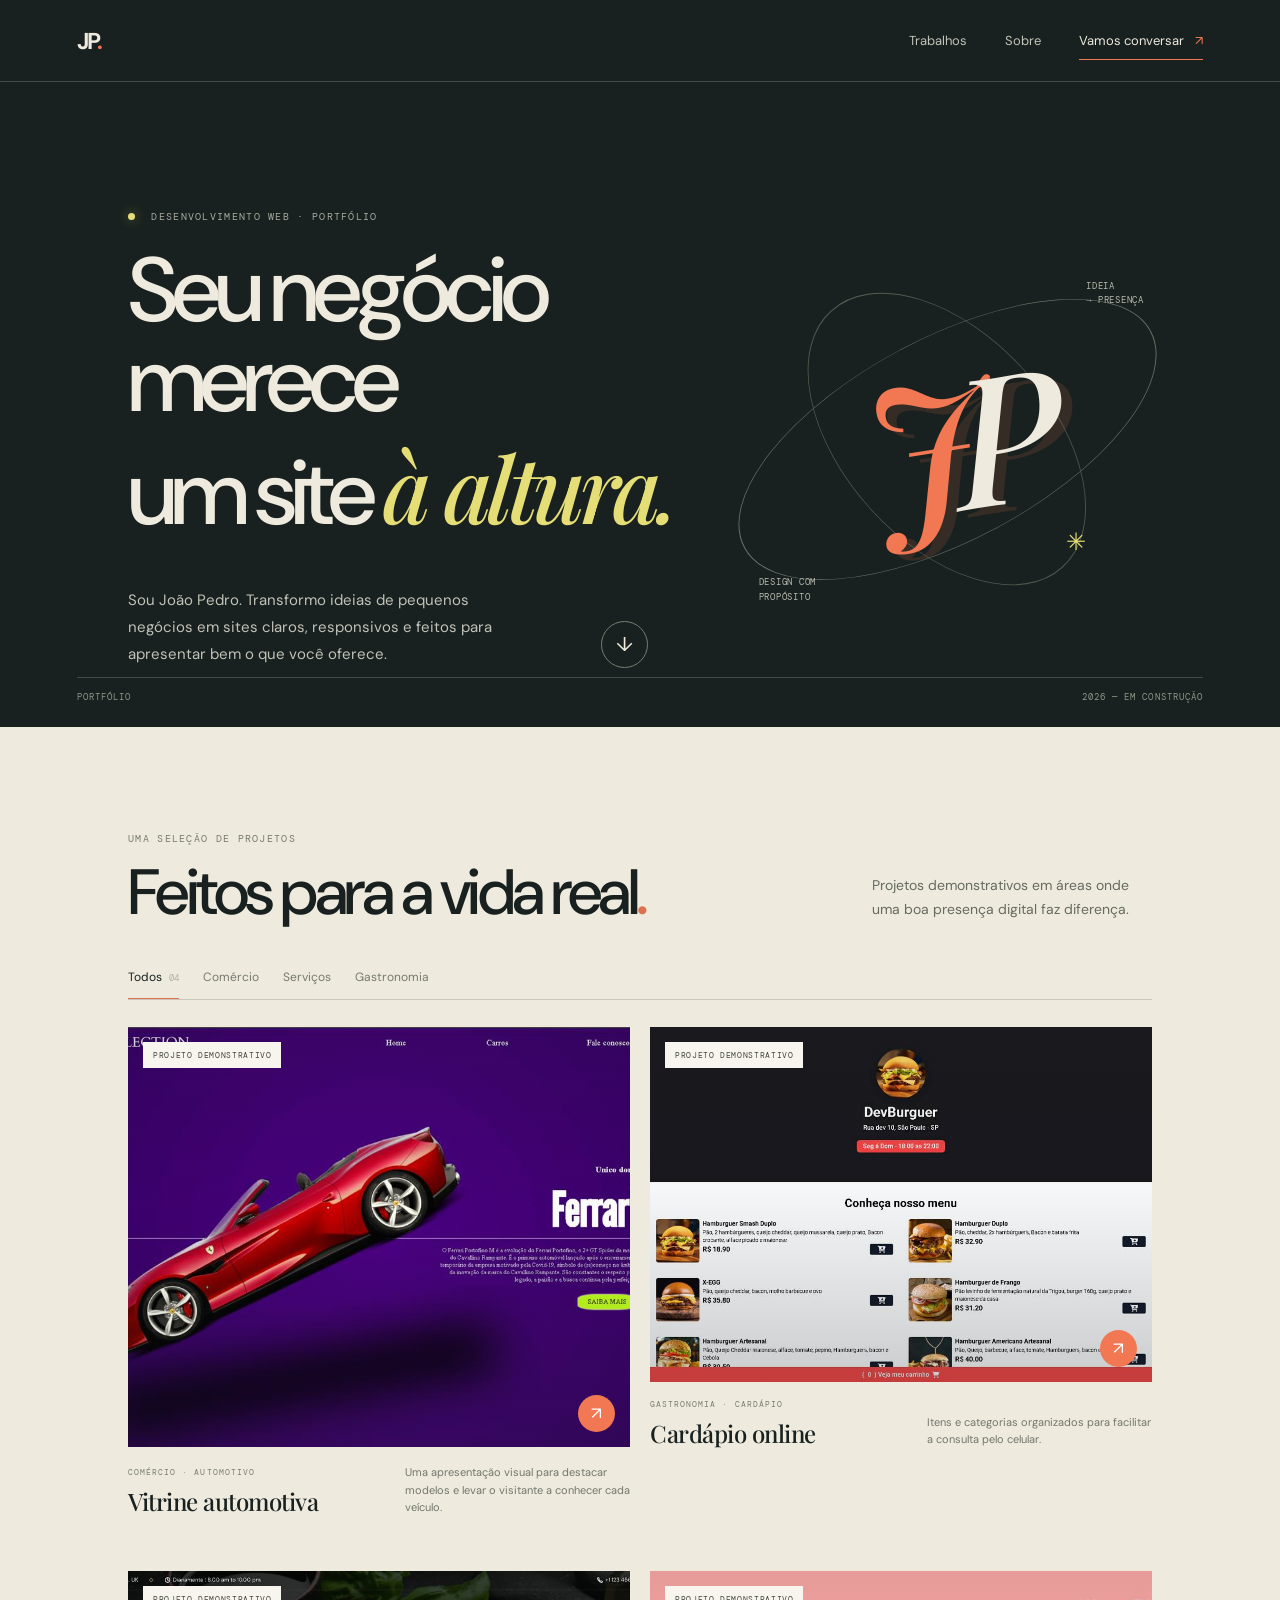
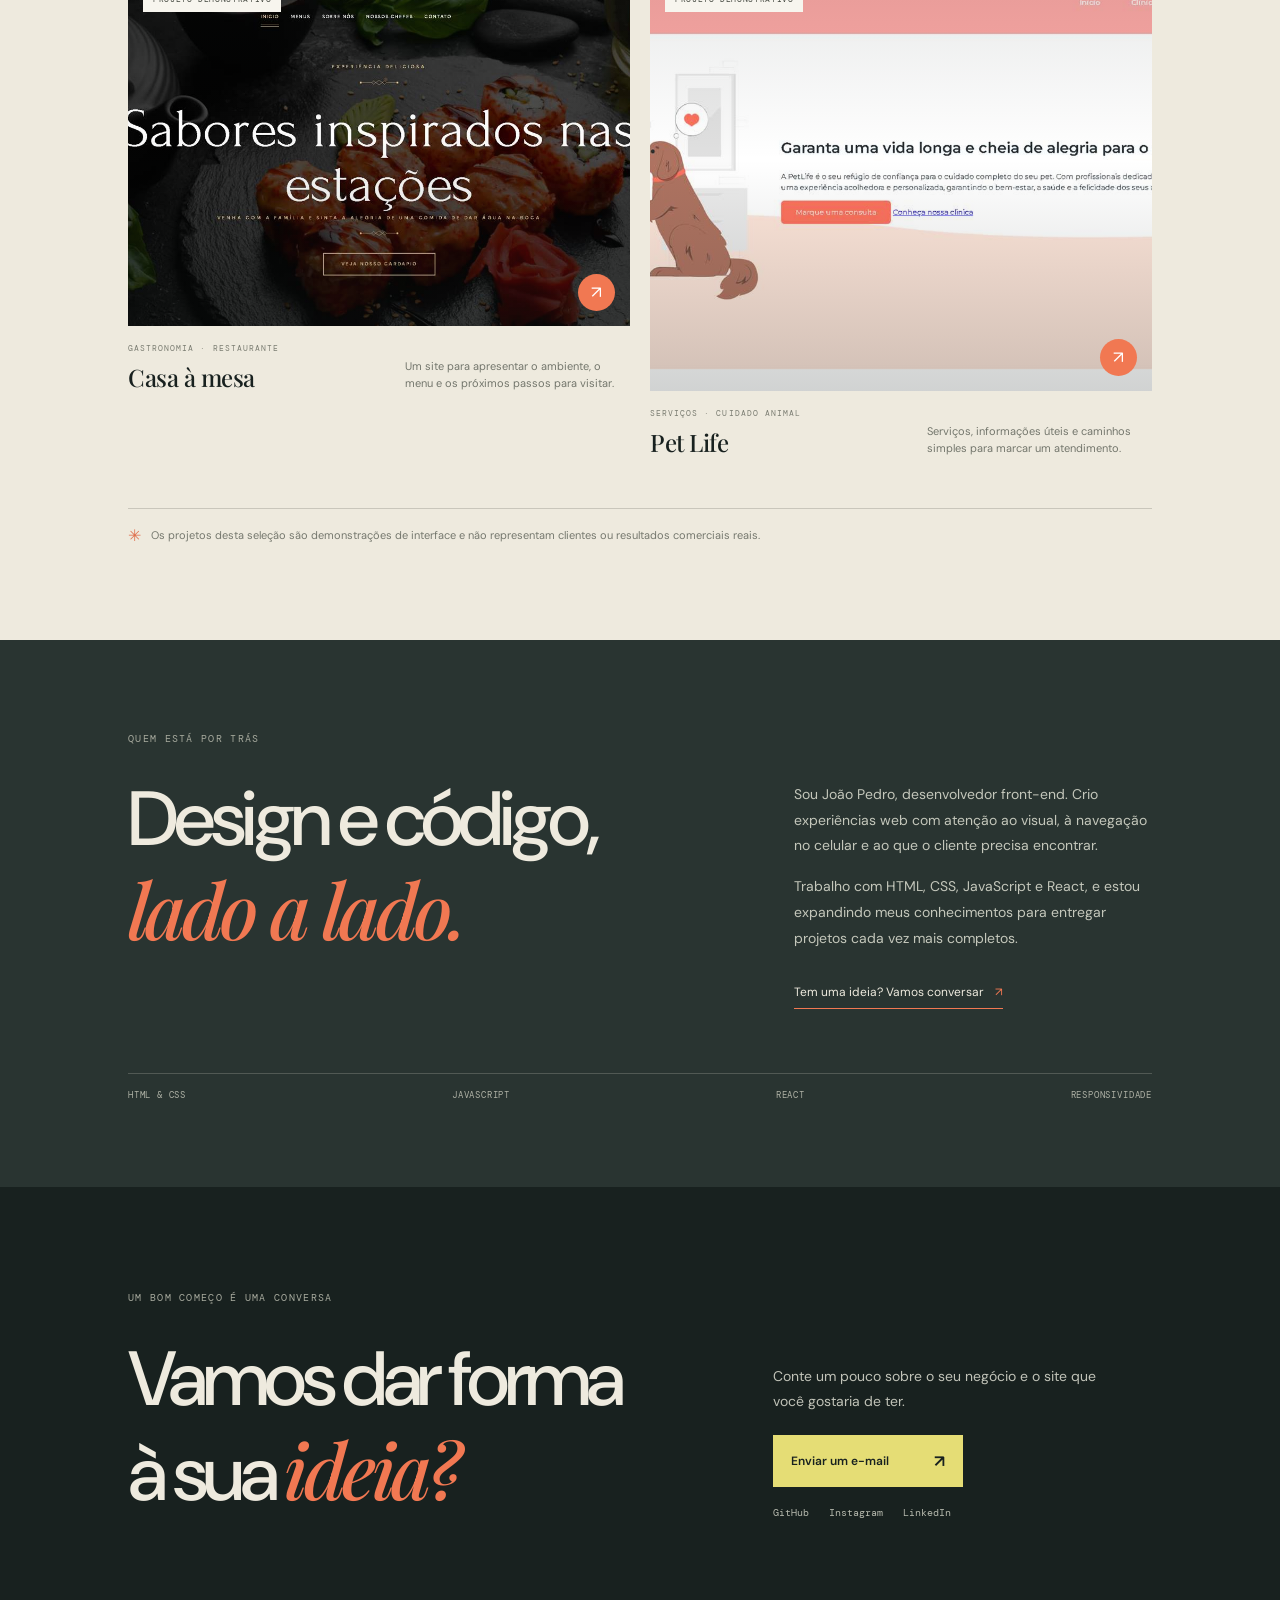
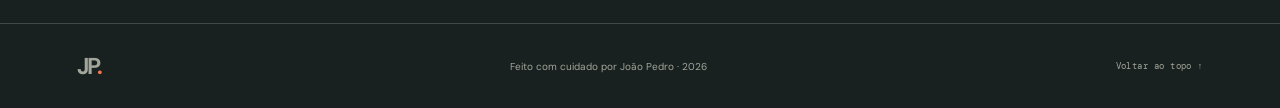
==== index.html @ 47269bfb "Adiciona portfólio web de projetos" ====
<!doctype html>
<html lang="pt-BR">
  <head>
    <meta charset="UTF-8" />
    <meta name="viewport" content="width=device-width, initial-scale=1" />
    <meta name="theme-color" content="#18211f" />
    <meta name="description" content="Portfólio de João Pedro: sites e experiências digitais para pequenos negócios." />
    <title>João Pedro — Sites para negócios com personalidade</title>
    <link rel="preconnect" href="https://fonts.googleapis.com" />
    <link rel="preconnect" href="https://fonts.gstatic.com" crossorigin />
    <link href="https://fonts.googleapis.com/css2?family=DM+Mono:wght@400;500&family=DM+Sans:wght@400;500;600;700&family=Playfair+Display:ital,wght@0,500;0,600;1,500;1,600&display=swap" rel="stylesheet" />
    <link rel="stylesheet" href="styles.css" />
    <script src="script.js" defer></script>
  </head>
  <body>
    <header class="site-header">
      <a class="wordmark" href="#inicio" aria-label="João Pedro, início">JP<span>.</span></a>
      <nav aria-label="Navegação principal">
        <a href="#trabalhos">Trabalhos</a>
        <a href="#sobre">Sobre</a>
        <a class="nav-contact" href="#contato">Vamos conversar <span aria-hidden="true">↗</span></a>
      </nav>
    </header>

    <main>
      <section class="hero" id="inicio">
        <div class="hero-copy">
          <p class="eyebrow"><span class="status-dot"></span> DESENVOLVIMENTO WEB · PORTFÓLIO</p>
          <h1>Seu negócio merece<br />um site <em>à altura.</em></h1>
          <div class="hero-bottom">
            <p>Sou João Pedro. Transformo ideias de pequenos negócios em sites claros, responsivos e feitos para apresentar bem o que você oferece.</p>
            <a class="round-link" href="#trabalhos" aria-label="Conheça os trabalhos">↓</a>
          </div>
        </div>
        <div class="hero-art" aria-label="Composição gráfica abstrata">
          <div class="art-orbit orbit-one"></div><div class="art-orbit orbit-two"></div>
          <div class="art-label label-top">IDEIA<br />→ PRESENÇA</div>
          <div class="art-mark">J<span>P</span></div>
          <div class="art-label label-bottom">DESIGN COM<br />PROPÓSITO</div>
          <span class="art-spark">✳</span>
        </div>
        <div class="hero-index"><span>PORTFÓLIO</span><span>2026 — EM CONSTRUÇÃO</span></div>
      </section>

      <section class="work section-wrap" id="trabalhos">
        <div class="section-heading">
          <div><p class="eyebrow">UMA SELEÇÃO DE PROJETOS</p><h2>Feitos para a vida real<span>.</span></h2></div>
          <p>Projetos demonstrativos em áreas onde uma boa presença digital faz diferença.</p>
        </div>
        <div class="filters" role="group" aria-label="Filtrar projetos">
          <button class="filter active" data-filter="todos" aria-pressed="true">Todos <span>04</span></button>
          <button class="filter" data-filter="comercio" aria-pressed="false">Comércio</button>
          <button class="filter" data-filter="servicos" aria-pressed="false">Serviços</button>
          <button class="filter" data-filter="gastronomia" aria-pressed="false">Gastronomia</button>
        </div>

        <div class="project-grid">
          <article class="project-card project-wide" data-category="comercio">
            <a class="project-image image-cars" href="#contato" aria-label="Conheça o projeto Vitrine automotiva">
              <img src="images/cars.jpg" alt="Prévia do projeto demonstrativo de vitrine automotiva" />
              <span class="image-tag">PROJETO DEMONSTRATIVO</span><span class="image-arrow">↗</span>
            </a>
            <div class="project-meta"><div><p class="eyebrow">COMÉRCIO · AUTOMOTIVO</p><h3>Vitrine automotiva</h3></div><p>Uma apresentação visual para destacar modelos e levar o visitante a conhecer cada veículo.</p></div>
          </article>

          <article class="project-card" data-category="gastronomia">
            <a class="project-image image-menu" href="#contato" aria-label="Conheça o projeto Cardápio online">
              <img src="images/menu.jpg" alt="Prévia do projeto demonstrativo de cardápio online" />
              <span class="image-tag">PROJETO DEMONSTRATIVO</span><span class="image-arrow">↗</span>
            </a>
            <div class="project-meta"><div><p class="eyebrow">GASTRONOMIA · CARDÁPIO</p><h3>Cardápio online</h3></div><p>Itens e categorias organizados para facilitar a consulta pelo celular.</p></div>
          </article>

          <article class="project-card" data-category="gastronomia">
            <a class="project-image image-restaurant" href="#contato" aria-label="Conheça o projeto Site para restaurante">
              <img src="images/restaurant.jpg" alt="Prévia do projeto demonstrativo de site para restaurante" />
              <span class="image-tag">PROJETO DEMONSTRATIVO</span><span class="image-arrow">↗</span>
            </a>
            <div class="project-meta"><div><p class="eyebrow">GASTRONOMIA · RESTAURANTE</p><h3>Casa à mesa</h3></div><p>Um site para apresentar o ambiente, o menu e os próximos passos para visitar.</p></div>
          </article>

          <article class="project-card project-wide" data-category="servicos">
            <a class="project-image image-vet" href="#contato" aria-label="Conheça o projeto Pet Life">
              <img src="images/vet.jpg" alt="Prévia do projeto demonstrativo de clínica veterinária" />
              <span class="image-tag">PROJETO DEMONSTRATIVO</span><span class="image-arrow">↗</span>
            </a>
            <div class="project-meta"><div><p class="eyebrow">SERVIÇOS · CUIDADO ANIMAL</p><h3>Pet Life</h3></div><p>Serviços, informações úteis e caminhos simples para marcar um atendimento.</p></div>
          </article>
        </div>
        <p class="demo-note"><span>✳</span> Os projetos desta seleção são demonstrações de interface e não representam clientes ou resultados comerciais reais.</p>
      </section>

      <section class="about" id="sobre">
        <div class="section-wrap about-inner">
          <p class="eyebrow">QUEM ESTÁ POR TRÁS</p>
          <div class="about-main"><h2>Design e código,<br /><em>lado a lado.</em></h2><div><p>Sou João Pedro, desenvolvedor front-end. Crio experiências web com atenção ao visual, à navegação no celular e ao que o cliente precisa encontrar.</p><p>Trabalho com HTML, CSS, JavaScript e React, e estou expandindo meus conhecimentos para entregar projetos cada vez mais completos.</p><a class="text-link" href="#contato">Tem uma ideia? Vamos conversar <span>↗</span></a></div></div>
          <div class="skill-line"><span>HTML & CSS</span><span>JAVASCRIPT</span><span>REACT</span><span>RESPONSIVIDADE</span></div>
        </div>
      </section>

      <section class="contact section-wrap" id="contato">
        <p class="eyebrow">UM BOM COMEÇO É UMA CONVERSA</p>
        <div class="contact-row"><h2>Vamos dar forma<br />à sua <em>ideia?</em></h2><div><p>Conte um pouco sobre o seu negócio e o site que você gostaria de ter.</p><a class="contact-button" href="mailto:jpeg3827@hotmail.com">Enviar um e-mail <span>↗</span></a><div class="social-links"><a href="https://github.com/JoaoPedroeustaquio" target="_blank" rel="noreferrer">GitHub</a><a href="https://www.instagram.com/jotapedro007/" target="_blank" rel="noreferrer">Instagram</a><a href="https://www.linkedin.com/in/joão-pedro-eustaquio" target="_blank" rel="noreferrer">LinkedIn</a></div></div></div>
      </section>
    </main>

    <footer><a class="wordmark" href="#inicio">JP<span>.</span></a><p>Feito com cuidado por João Pedro · 2026</p><a href="#inicio">Voltar ao topo ↑</a></footer>
  </body>
</html>
---- styles.css ----
:root{--ink:#18211f;--paper:#eeeade;--paper-light:#f7f5ee;--muted:#9a9e91;--line:rgba(238,234,222,.2);--orange:#f17852;--yellow:#e5dd75;--serif:"Playfair Display",Georgia,serif;--sans:"DM Sans",Arial,sans-serif;--mono:"DM Mono",monospace}*{box-sizing:border-box}html{scroll-behavior:smooth}body{margin:0;background:var(--ink);color:var(--paper);font-family:var(--sans);-webkit-font-smoothing:antialiased}a{color:inherit;text-decoration:none}button{font:inherit}.site-header{height:82px;padding:0 6vw;display:flex;align-items:center;justify-content:space-between;border-bottom:1px solid var(--line)}.wordmark{font-size:23px;font-weight:700;letter-spacing:-2px}.wordmark span,.section-heading h2 span{color:var(--orange)}nav{display:flex;align-items:center;gap:38px;font-size:13px;color:#c2c4b8}nav a{transition:color .2s}nav a:hover,.text-link:hover{color:var(--yellow)}nav .nav-contact{color:var(--paper);border-bottom:1px solid var(--orange);padding:10px 0}.nav-contact span{color:var(--orange);margin-left:8px}.hero{min-height:645px;padding:104px 10vw 35px;position:relative;display:grid;grid-template-columns:1.2fr .8fr;align-items:center;overflow:hidden}.hero-copy{position:relative;z-index:2}.eyebrow{font:10px var(--mono);letter-spacing:.13em;color:#a7aa9e;margin:0 0 23px}.status-dot{display:inline-block;width:7px;height:7px;border-radius:50%;background:var(--yellow);margin-right:9px;box-shadow:0 0 12px #e5dd7577}.hero h1{font-size:clamp(55px,7.1vw,104px);line-height:.99;letter-spacing:-.065em;font-weight:500;margin:0;max-width:800px}.hero h1 em,.about h2 em,.contact h2 em{font:italic 500 1em var(--serif);letter-spacing:-.06em;color:var(--yellow)}.hero-bottom{display:flex;align-items:end;justify-content:space-between;gap:25px;max-width:520px;margin-top:40px}.hero-bottom p{font-size:15px;line-height:1.8;color:#c1c2b8;max-width:380px;margin:0}.round-link{width:47px;height:47px;flex:0 0 47px;border:1px solid #777d71;border-radius:50%;display:grid;place-items:center;font-size:20px;transition:background .2s,color .2s}.round-link:hover{background:var(--yellow);color:var(--ink)}.hero-art{height:420px;position:relative;display:grid;place-items:center}.art-orbit{position:absolute;aspect-ratio:1;border:1px solid #697067;border-radius:50%;transform:rotate(-28deg) scaleY(.44)}.orbit-one{width:min(36vw,470px)}.orbit-two{width:min(27vw,355px);transform:rotate(48deg) scaleY(.6);border-color:#535c51}.art-mark{font:italic 500 clamp(95px,14vw,180px)/1 var(--serif);letter-spacing:-.16em;color:var(--orange);transform:rotate(-9deg);text-shadow:10px 7px 0 #f1785222;z-index:1}.art-mark span{color:var(--paper)}.art-label{position:absolute;font:9px/1.6 var(--mono);letter-spacing:.08em;color:#b7b9ae}.label-top{top:50px;right:2%}.label-bottom{bottom:45px;left:4%}.art-spark{position:absolute;right:16%;bottom:22%;font-size:24px;color:var(--yellow)}.hero-index{position:absolute;bottom:24px;left:6vw;right:6vw;display:flex;justify-content:space-between;border-top:1px solid var(--line);padding-top:13px;font:9px var(--mono);letter-spacing:.12em;color:#92968a}.section-wrap{padding-left:10vw;padding-right:10vw}.work{background:var(--paper);color:var(--ink);padding-top:105px;padding-bottom:94px}.section-heading{display:flex;align-items:end;justify-content:space-between;gap:30px}.section-heading .eyebrow{color:#777a6f;margin-bottom:15px}.section-heading h2{font-size:clamp(38px,5vw,65px);line-height:1.03;letter-spacing:-.055em;font-weight:500;margin:0}.section-heading h2 span{color:#df704e}.section-heading>p{max-width:280px;color:#676b61;font-size:14px;line-height:1.7;margin:0 0 4px}.filters{display:flex;gap:24px;margin:43px 0 27px;border-bottom:1px solid #c9c6bb}.filter{background:none;border:0;border-bottom:1px solid transparent;padding:0 0 13px;color:#777a70;font-size:12px;cursor:pointer}.filter span{font:9px var(--mono);color:#b4b1a7;margin-left:4px}.filter.active{border-color:#df704e;color:var(--ink)}.project-grid{display:grid;grid-template-columns:1fr 1fr;gap:54px 20px}.project-card[hidden]{display:none}.project-image{display:block;position:relative;height:clamp(220px,28vw,355px);background:#c5c5b7;overflow:hidden}.project-wide .project-image{height:clamp(250px,34vw,420px)}.project-image:after{content:"";position:absolute;inset:0;background:linear-gradient(180deg,rgba(24,33,31,.10),transparent 45%,rgba(24,33,31,.2));pointer-events:none}.project-image img{width:100%;height:100%;display:block;object-fit:cover;object-position:top center;transition:transform .6s cubic-bezier(.2,.7,.2,1)}.project-image:hover img{transform:scale(1.035)}.image-tag{position:absolute;z-index:1;top:15px;left:15px;background:var(--paper-light);color:#42463e;padding:8px 10px;font:8px var(--mono);letter-spacing:.08em}.image-arrow{position:absolute;z-index:1;right:15px;bottom:15px;width:37px;height:37px;border-radius:50%;background:var(--orange);color:#fff;display:grid;place-items:center;font-size:17px}.project-meta{display:flex;align-items:end;justify-content:space-between;gap:22px;padding-top:17px}.project-meta .eyebrow{font-size:8px;color:#7b7d72;margin:0 0 8px}.project-meta h3{font:500 24px var(--serif);margin:0;letter-spacing:-.02em}.project-meta>p{font-size:11px;line-height:1.6;color:#73766c;max-width:225px;margin:0}.demo-note{display:flex;gap:10px;align-items:center;margin:50px 0 0;border-top:1px solid #c9c6bb;padding-top:16px;color:#75786e;font-size:11px}.demo-note span{color:#df704e;font-size:16px}.about{background:#293431;padding:92px 0 86px}.about-inner>.eyebrow{margin-bottom:37px}.about-main{display:grid;grid-template-columns:1fr .65fr;gap:9vw;align-items:start}.about h2,.contact h2{font-size:clamp(45px,6vw,78px);font-weight:500;letter-spacing:-.06em;line-height:.98;margin:0}.about h2 em{color:var(--orange)}.about-main>div>p{font-size:14px;color:#c4c7bb;line-height:1.85;margin:0 0 15px}.text-link{display:inline-block;margin-top:17px;padding-bottom:8px;border-bottom:1px solid var(--orange);font-size:12px}.text-link span{color:var(--orange);margin-left:8px}.skill-line{display:flex;justify-content:space-between;gap:15px;border-top:1px solid var(--line);margin-top:64px;padding-top:15px;font:9px var(--mono);letter-spacing:.09em;color:#afb2a6}.contact{padding-top:104px;padding-bottom:104px}.contact>.eyebrow{margin-bottom:38px}.contact-row{display:grid;grid-template-columns:1fr .7fr;gap:8vw;align-items:end}.contact h2 em{color:var(--orange)}.contact-row>div>p{font-size:14px;color:#c1c3b8;line-height:1.75;max-width:325px;margin:0 0 22px}.contact-button{display:inline-flex;align-items:center;gap:45px;background:var(--yellow);color:var(--ink);padding:15px 18px;font-size:12px;font-weight:600}.contact-button span{font-size:17px}.contact-row>div>.contact-note{margin:16px 0 0;color:#8d9389;font-size:10px;max-width:360px}footer{min-height:85px;border-top:1px solid var(--line);padding:20px 6vw;display:flex;align-items:center;justify-content:space-between;color:#a3a69b;font-size:10px}footer p{margin:0}footer>a:last-child{font:9px var(--mono);letter-spacing:.05em} :focus-visible{outline:2px solid var(--yellow);outline-offset:4px} @media(max-width:800px){.hero{padding:72px 7vw 60px;grid-template-columns:1fr;min-height:auto}.hero-art{position:absolute;right:-70px;top:85px;width:42vw;height:300px;opacity:.5}.hero-copy{max-width:700px}.hero h1{font-size:clamp(56px,11vw,90px)}.hero-bottom{max-width:470px}.hero-index{left:7vw;right:7vw;bottom:15px}.section-wrap{padding-left:7vw;padding-right:7vw}.work{padding-top:75px;padding-bottom:70px}.project-grid{gap:40px 16px}.project-meta{display:block}.project-meta>p{margin-top:10px}.about{padding:75px 0}.about-main{gap:5vw}.contact{padding-top:78px;padding-bottom:78px}}@media(max-width:560px){.site-header{height:68px;padding:0 6vw}nav{gap:18px;font-size:11px}nav>a:first-child{display:none}.nav-contact{font-size:10px}.hero{padding-top:80px;padding-bottom:83px}.hero h1{font-size:clamp(51px,13vw,72px)}.hero-art{right:-125px;top:96px;width:62vw;height:260px;opacity:.34}.hero-bottom{align-items:center;margin-top:28px}.hero-bottom p{font-size:13px;max-width:310px}.round-link{width:40px;height:40px;flex-basis:40px}.hero-index{font-size:8px}.section-heading{display:block}.section-heading>p{margin-top:16px}.filters{gap:18px;margin-top:30px;overflow-x:auto}.filter{white-space:nowrap}.project-grid{grid-template-columns:1fr;gap:35px}.project-image,.project-wide .project-image{height:clamp(230px,72vw,360px)}.project-meta{display:flex;align-items:end}.project-meta>p{max-width:45%;margin:0}.project-meta h3{font-size:22px}.demo-note{align-items:flex-start;font-size:10px;line-height:1.55}.about-main,.contact-row{grid-template-columns:1fr;gap:30px}.about-main>div{max-width:450px}.skill-line{flex-wrap:wrap;justify-content:flex-start;gap:10px 22px;margin-top:42px}.contact-row>div{max-width:400px}.contact h2{font-size:clamp(50px,12vw,70px)}footer{padding:20px 6vw}footer p{max-width:150px;text-align:center;font-size:9px}}@media(prefers-reduced-motion:reduce){*,*::before,*::after{scroll-behavior:auto!important;transition:none!important}}

.social-links{display:flex;gap:20px;margin-top:19px;color:#b7baae;font:10px var(--mono)}.social-links a:hover{color:var(--yellow)}
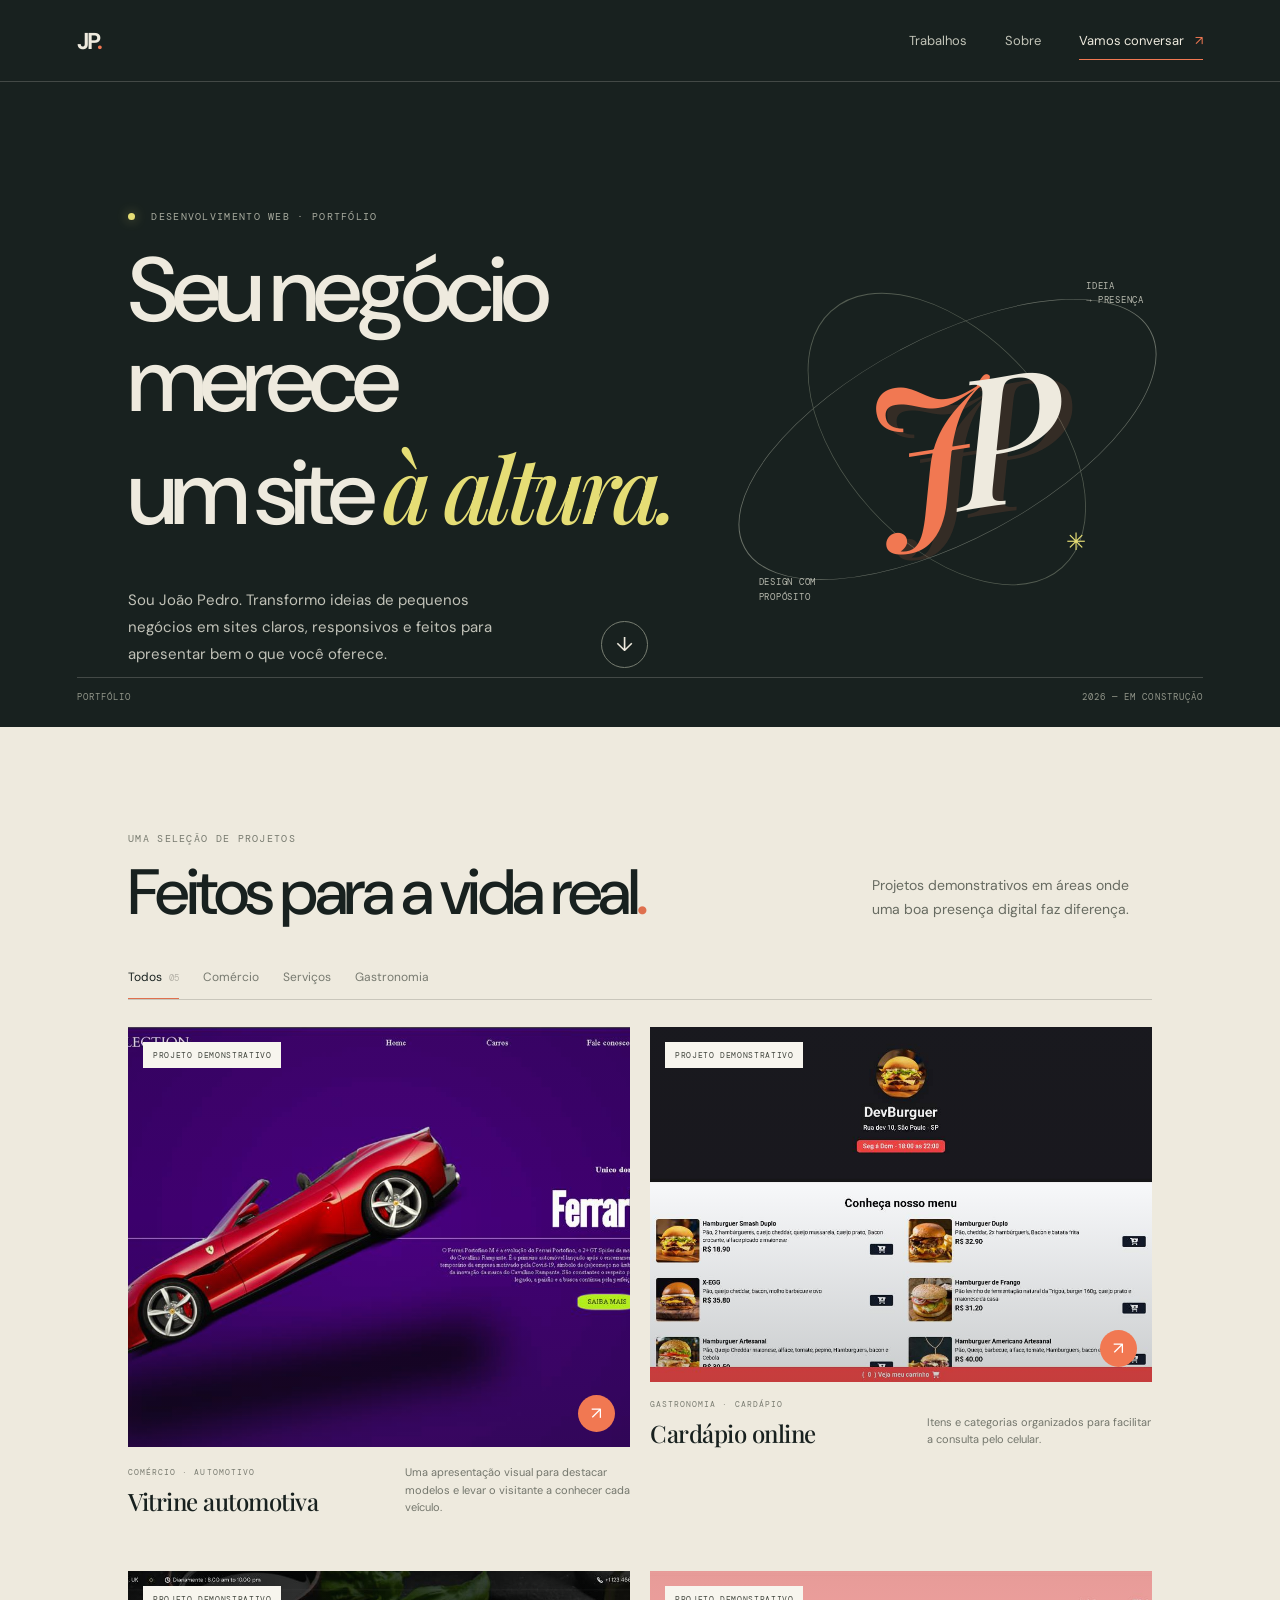
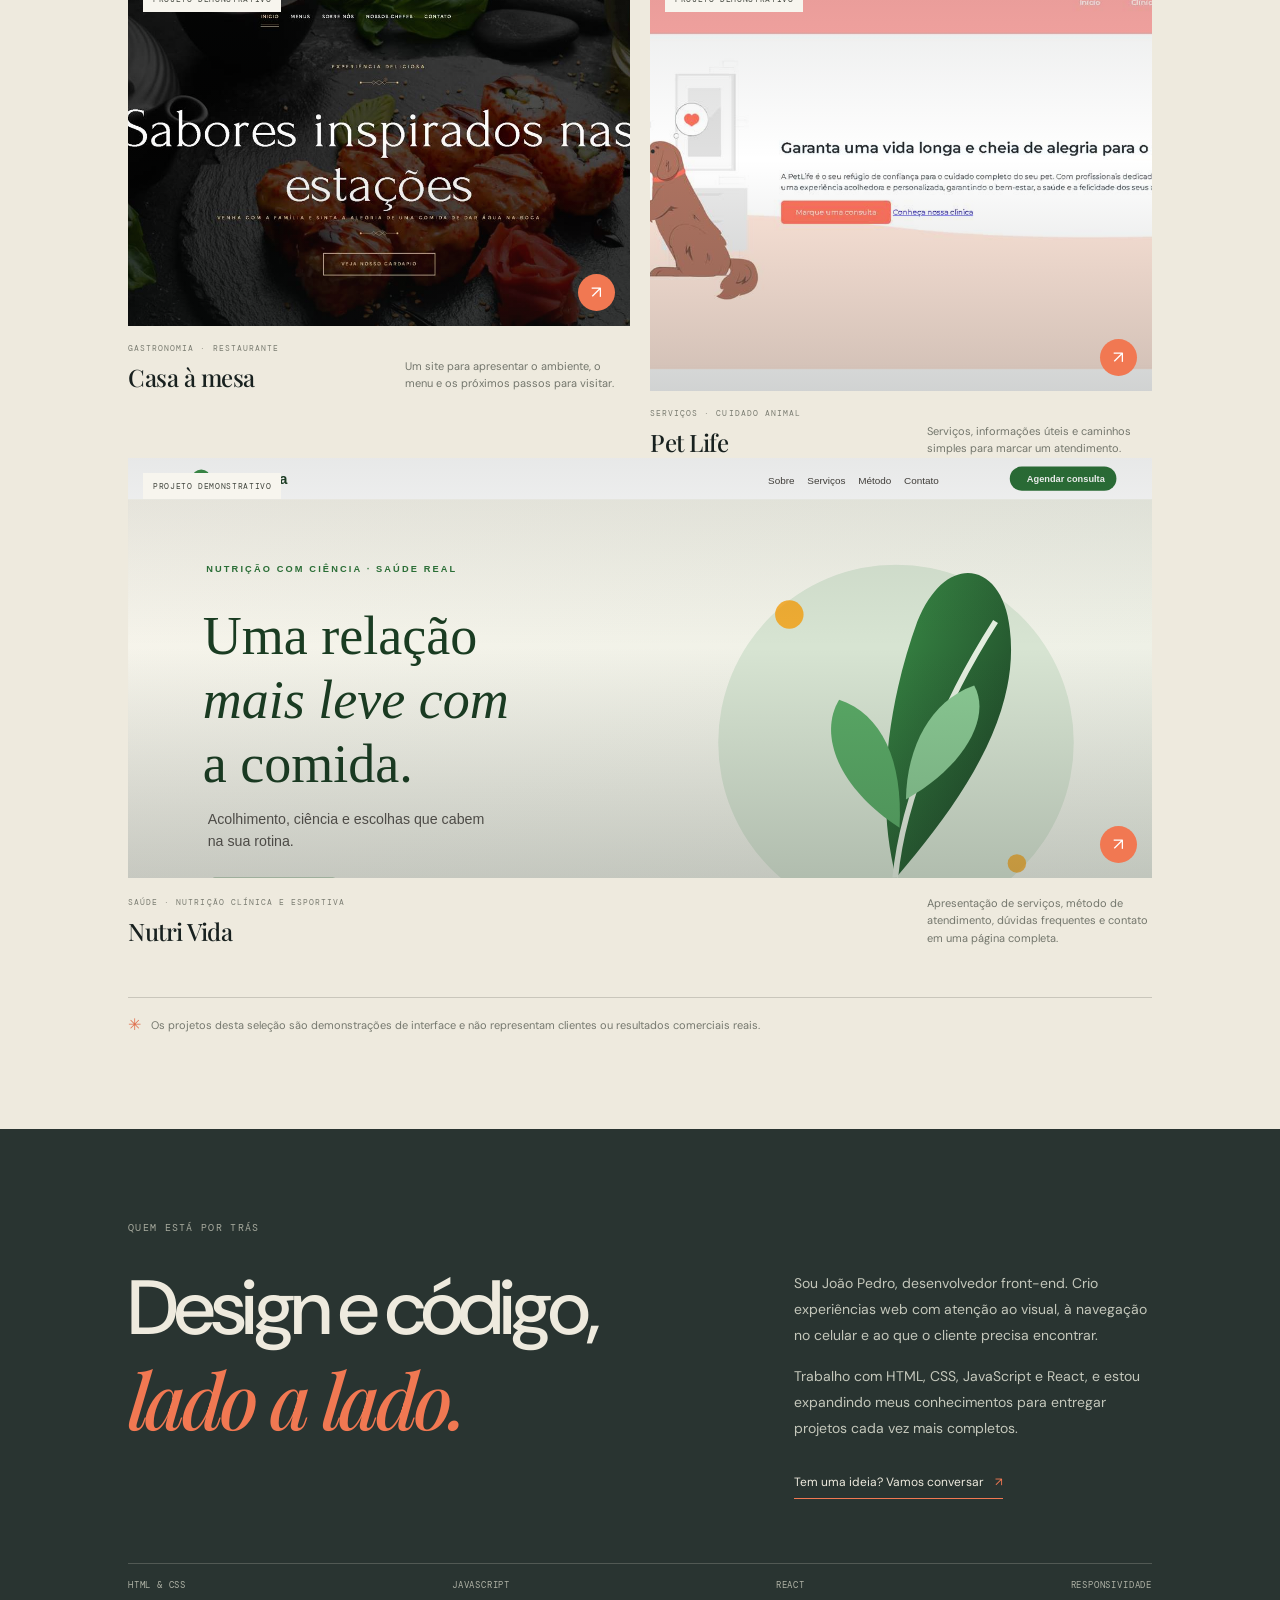
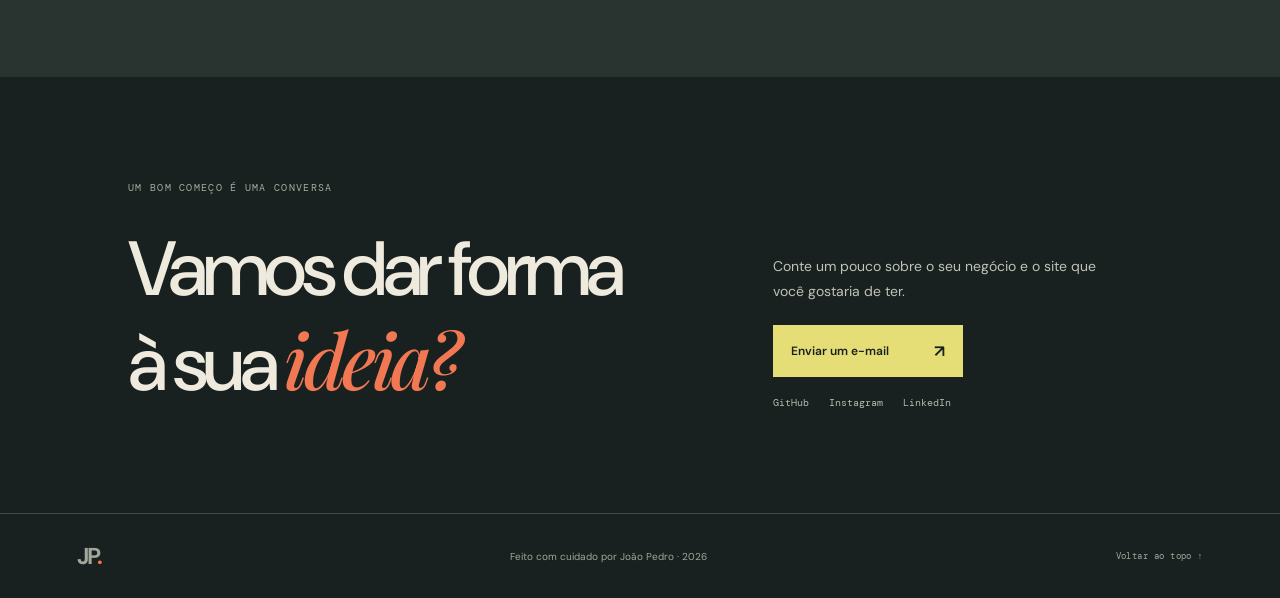
==== commit 3a9f7c92: "Adiciona demonstração de site para nutricionista" ====
--- a/index.html
+++ b/index.html
@@ -48,7 +48,7 @@
           <p>Projetos demonstrativos em áreas onde uma boa presença digital faz diferença.</p>
         </div>
         <div class="filters" role="group" aria-label="Filtrar projetos">
-          <button class="filter active" data-filter="todos" aria-pressed="true">Todos <span>04</span></button>
+          <button class="filter active" data-filter="todos" aria-pressed="true">Todos <span>05</span></button>
           <button class="filter" data-filter="comercio" aria-pressed="false">Comércio</button>
           <button class="filter" data-filter="servicos" aria-pressed="false">Serviços</button>
           <button class="filter" data-filter="gastronomia" aria-pressed="false">Gastronomia</button>
@@ -87,6 +87,13 @@
             <div class="project-meta"><div><p class="eyebrow">SERVIÇOS · CUIDADO ANIMAL</p><h3>Pet Life</h3></div><p>Serviços, informações úteis e caminhos simples para marcar um atendimento.</p></div>
           </article>
         </div>
+          <article class="project-card project-wide" data-category="servicos">
+            <a class="project-image image-nutrition" href="demos/nutricionista.html" target="_blank" rel="noopener" aria-label="Abrir o projeto demonstrativo de site para nutricionista">
+              <img src="images/nutrition.svg" alt="Prévia criada para o projeto demonstrativo de site de nutrição" />
+              <span class="image-tag">PROJETO DEMONSTRATIVO</span><span class="image-arrow">↗</span>
+            </a>
+            <div class="project-meta"><div><p class="eyebrow">SAÚDE · NUTRIÇÃO CLÍNICA E ESPORTIVA</p><h3>Nutri Vida</h3></div><p>Apresentação de serviços, método de atendimento, dúvidas frequentes e contato em uma página completa.</p></div>
+          </article>
         <p class="demo-note"><span>✳</span> Os projetos desta seleção são demonstrações de interface e não representam clientes ou resultados comerciais reais.</p>
       </section>
 
--- a/styles.css
+++ b/styles.css
@@ -1,3 +1,5 @@
 :root{--ink:#18211f;--paper:#eeeade;--paper-light:#f7f5ee;--muted:#9a9e91;--line:rgba(238,234,222,.2);--orange:#f17852;--yellow:#e5dd75;--serif:"Playfair Display",Georgia,serif;--sans:"DM Sans",Arial,sans-serif;--mono:"DM Mono",monospace}*{box-sizing:border-box}html{scroll-behavior:smooth}body{margin:0;background:var(--ink);color:var(--paper);font-family:var(--sans);-webkit-font-smoothing:antialiased}a{color:inherit;text-decoration:none}button{font:inherit}.site-header{height:82px;padding:0 6vw;display:flex;align-items:center;justify-content:space-between;border-bottom:1px solid var(--line)}.wordmark{font-size:23px;font-weight:700;letter-spacing:-2px}.wordmark span,.section-heading h2 span{color:var(--orange)}nav{display:flex;align-items:center;gap:38px;font-size:13px;color:#c2c4b8}nav a{transition:color .2s}nav a:hover,.text-link:hover{color:var(--yellow)}nav .nav-contact{color:var(--paper);border-bottom:1px solid var(--orange);padding:10px 0}.nav-contact span{color:var(--orange);margin-left:8px}.hero{min-height:645px;padding:104px 10vw 35px;position:relative;display:grid;grid-template-columns:1.2fr .8fr;align-items:center;overflow:hidden}.hero-copy{position:relative;z-index:2}.eyebrow{font:10px var(--mono);letter-spacing:.13em;color:#a7aa9e;margin:0 0 23px}.status-dot{display:inline-block;width:7px;height:7px;border-radius:50%;background:var(--yellow);margin-right:9px;box-shadow:0 0 12px #e5dd7577}.hero h1{font-size:clamp(55px,7.1vw,104px);line-height:.99;letter-spacing:-.065em;font-weight:500;margin:0;max-width:800px}.hero h1 em,.about h2 em,.contact h2 em{font:italic 500 1em var(--serif);letter-spacing:-.06em;color:var(--yellow)}.hero-bottom{display:flex;align-items:end;justify-content:space-between;gap:25px;max-width:520px;margin-top:40px}.hero-bottom p{font-size:15px;line-height:1.8;color:#c1c2b8;max-width:380px;margin:0}.round-link{width:47px;height:47px;flex:0 0 47px;border:1px solid #777d71;border-radius:50%;display:grid;place-items:center;font-size:20px;transition:background .2s,color .2s}.round-link:hover{background:var(--yellow);color:var(--ink)}.hero-art{height:420px;position:relative;display:grid;place-items:center}.art-orbit{position:absolute;aspect-ratio:1;border:1px solid #697067;border-radius:50%;transform:rotate(-28deg) scaleY(.44)}.orbit-one{width:min(36vw,470px)}.orbit-two{width:min(27vw,355px);transform:rotate(48deg) scaleY(.6);border-color:#535c51}.art-mark{font:italic 500 clamp(95px,14vw,180px)/1 var(--serif);letter-spacing:-.16em;color:var(--orange);transform:rotate(-9deg);text-shadow:10px 7px 0 #f1785222;z-index:1}.art-mark span{color:var(--paper)}.art-label{position:absolute;font:9px/1.6 var(--mono);letter-spacing:.08em;color:#b7b9ae}.label-top{top:50px;right:2%}.label-bottom{bottom:45px;left:4%}.art-spark{position:absolute;right:16%;bottom:22%;font-size:24px;color:var(--yellow)}.hero-index{position:absolute;bottom:24px;left:6vw;right:6vw;display:flex;justify-content:space-between;border-top:1px solid var(--line);padding-top:13px;font:9px var(--mono);letter-spacing:.12em;color:#92968a}.section-wrap{padding-left:10vw;padding-right:10vw}.work{background:var(--paper);color:var(--ink);padding-top:105px;padding-bottom:94px}.section-heading{display:flex;align-items:end;justify-content:space-between;gap:30px}.section-heading .eyebrow{color:#777a6f;margin-bottom:15px}.section-heading h2{font-size:clamp(38px,5vw,65px);line-height:1.03;letter-spacing:-.055em;font-weight:500;margin:0}.section-heading h2 span{color:#df704e}.section-heading>p{max-width:280px;color:#676b61;font-size:14px;line-height:1.7;margin:0 0 4px}.filters{display:flex;gap:24px;margin:43px 0 27px;border-bottom:1px solid #c9c6bb}.filter{background:none;border:0;border-bottom:1px solid transparent;padding:0 0 13px;color:#777a70;font-size:12px;cursor:pointer}.filter span{font:9px var(--mono);color:#b4b1a7;margin-left:4px}.filter.active{border-color:#df704e;color:var(--ink)}.project-grid{display:grid;grid-template-columns:1fr 1fr;gap:54px 20px}.project-card[hidden]{display:none}.project-image{display:block;position:relative;height:clamp(220px,28vw,355px);background:#c5c5b7;overflow:hidden}.project-wide .project-image{height:clamp(250px,34vw,420px)}.project-image:after{content:"";position:absolute;inset:0;background:linear-gradient(180deg,rgba(24,33,31,.10),transparent 45%,rgba(24,33,31,.2));pointer-events:none}.project-image img{width:100%;height:100%;display:block;object-fit:cover;object-position:top center;transition:transform .6s cubic-bezier(.2,.7,.2,1)}.project-image:hover img{transform:scale(1.035)}.image-tag{position:absolute;z-index:1;top:15px;left:15px;background:var(--paper-light);color:#42463e;padding:8px 10px;font:8px var(--mono);letter-spacing:.08em}.image-arrow{position:absolute;z-index:1;right:15px;bottom:15px;width:37px;height:37px;border-radius:50%;background:var(--orange);color:#fff;display:grid;place-items:center;font-size:17px}.project-meta{display:flex;align-items:end;justify-content:space-between;gap:22px;padding-top:17px}.project-meta .eyebrow{font-size:8px;color:#7b7d72;margin:0 0 8px}.project-meta h3{font:500 24px var(--serif);margin:0;letter-spacing:-.02em}.project-meta>p{font-size:11px;line-height:1.6;color:#73766c;max-width:225px;margin:0}.demo-note{display:flex;gap:10px;align-items:center;margin:50px 0 0;border-top:1px solid #c9c6bb;padding-top:16px;color:#75786e;font-size:11px}.demo-note span{color:#df704e;font-size:16px}.about{background:#293431;padding:92px 0 86px}.about-inner>.eyebrow{margin-bottom:37px}.about-main{display:grid;grid-template-columns:1fr .65fr;gap:9vw;align-items:start}.about h2,.contact h2{font-size:clamp(45px,6vw,78px);font-weight:500;letter-spacing:-.06em;line-height:.98;margin:0}.about h2 em{color:var(--orange)}.about-main>div>p{font-size:14px;color:#c4c7bb;line-height:1.85;margin:0 0 15px}.text-link{display:inline-block;margin-top:17px;padding-bottom:8px;border-bottom:1px solid var(--orange);font-size:12px}.text-link span{color:var(--orange);margin-left:8px}.skill-line{display:flex;justify-content:space-between;gap:15px;border-top:1px solid var(--line);margin-top:64px;padding-top:15px;font:9px var(--mono);letter-spacing:.09em;color:#afb2a6}.contact{padding-top:104px;padding-bottom:104px}.contact>.eyebrow{margin-bottom:38px}.contact-row{display:grid;grid-template-columns:1fr .7fr;gap:8vw;align-items:end}.contact h2 em{color:var(--orange)}.contact-row>div>p{font-size:14px;color:#c1c3b8;line-height:1.75;max-width:325px;margin:0 0 22px}.contact-button{display:inline-flex;align-items:center;gap:45px;background:var(--yellow);color:var(--ink);padding:15px 18px;font-size:12px;font-weight:600}.contact-button span{font-size:17px}.contact-row>div>.contact-note{margin:16px 0 0;color:#8d9389;font-size:10px;max-width:360px}footer{min-height:85px;border-top:1px solid var(--line);padding:20px 6vw;display:flex;align-items:center;justify-content:space-between;color:#a3a69b;font-size:10px}footer p{margin:0}footer>a:last-child{font:9px var(--mono);letter-spacing:.05em} :focus-visible{outline:2px solid var(--yellow);outline-offset:4px} @media(max-width:800px){.hero{padding:72px 7vw 60px;grid-template-columns:1fr;min-height:auto}.hero-art{position:absolute;right:-70px;top:85px;width:42vw;height:300px;opacity:.5}.hero-copy{max-width:700px}.hero h1{font-size:clamp(56px,11vw,90px)}.hero-bottom{max-width:470px}.hero-index{left:7vw;right:7vw;bottom:15px}.section-wrap{padding-left:7vw;padding-right:7vw}.work{padding-top:75px;padding-bottom:70px}.project-grid{gap:40px 16px}.project-meta{display:block}.project-meta>p{margin-top:10px}.about{padding:75px 0}.about-main{gap:5vw}.contact{padding-top:78px;padding-bottom:78px}}@media(max-width:560px){.site-header{height:68px;padding:0 6vw}nav{gap:18px;font-size:11px}nav>a:first-child{display:none}.nav-contact{font-size:10px}.hero{padding-top:80px;padding-bottom:83px}.hero h1{font-size:clamp(51px,13vw,72px)}.hero-art{right:-125px;top:96px;width:62vw;height:260px;opacity:.34}.hero-bottom{align-items:center;margin-top:28px}.hero-bottom p{font-size:13px;max-width:310px}.round-link{width:40px;height:40px;flex-basis:40px}.hero-index{font-size:8px}.section-heading{display:block}.section-heading>p{margin-top:16px}.filters{gap:18px;margin-top:30px;overflow-x:auto}.filter{white-space:nowrap}.project-grid{grid-template-columns:1fr;gap:35px}.project-image,.project-wide .project-image{height:clamp(230px,72vw,360px)}.project-meta{display:flex;align-items:end}.project-meta>p{max-width:45%;margin:0}.project-meta h3{font-size:22px}.demo-note{align-items:flex-start;font-size:10px;line-height:1.55}.about-main,.contact-row{grid-template-columns:1fr;gap:30px}.about-main>div{max-width:450px}.skill-line{flex-wrap:wrap;justify-content:flex-start;gap:10px 22px;margin-top:42px}.contact-row>div{max-width:400px}.contact h2{font-size:clamp(50px,12vw,70px)}footer{padding:20px 6vw}footer p{max-width:150px;text-align:center;font-size:9px}}@media(prefers-reduced-motion:reduce){*,*::before,*::after{scroll-behavior:auto!important;transition:none!important}}
 
 .social-links{display:flex;gap:20px;margin-top:19px;color:#b7baae;font:10px var(--mono)}.social-links a:hover{color:var(--yellow)}
+
+.image-nutrition img{object-fit:cover;object-position:top center}
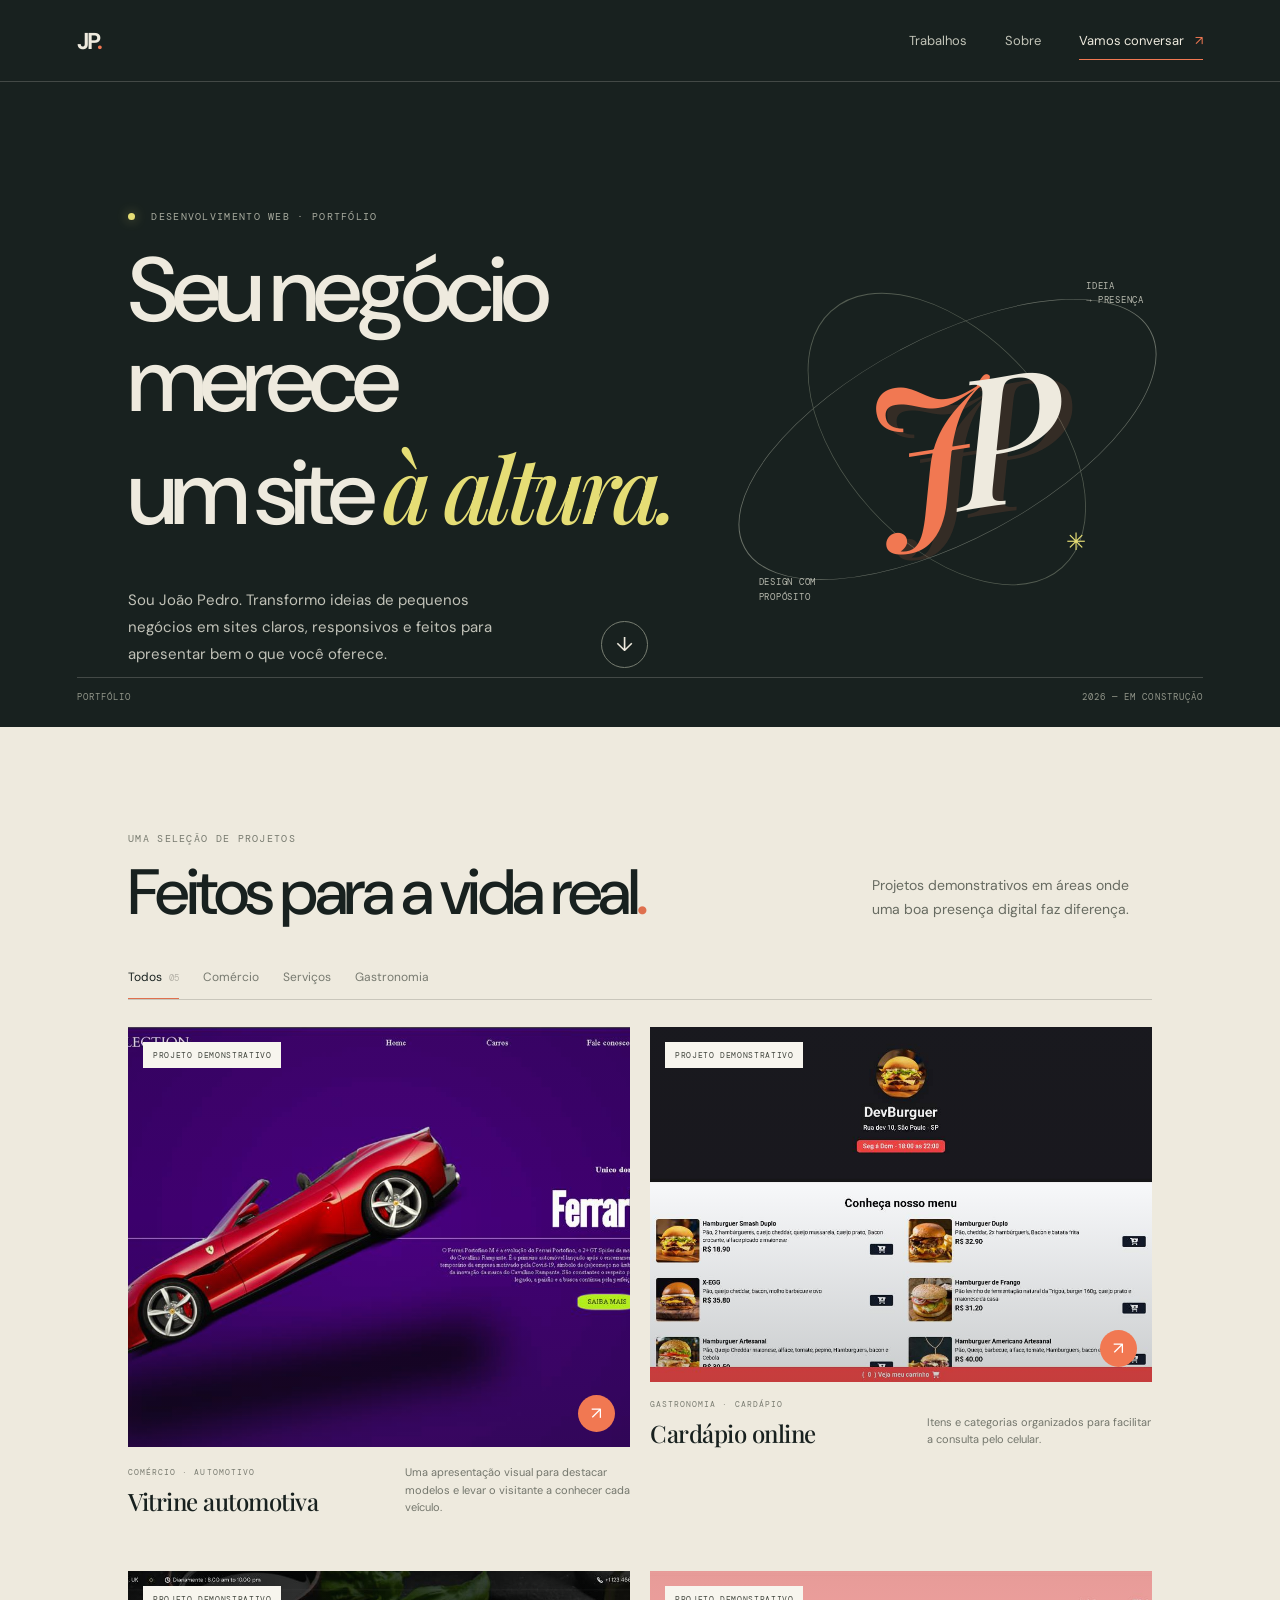
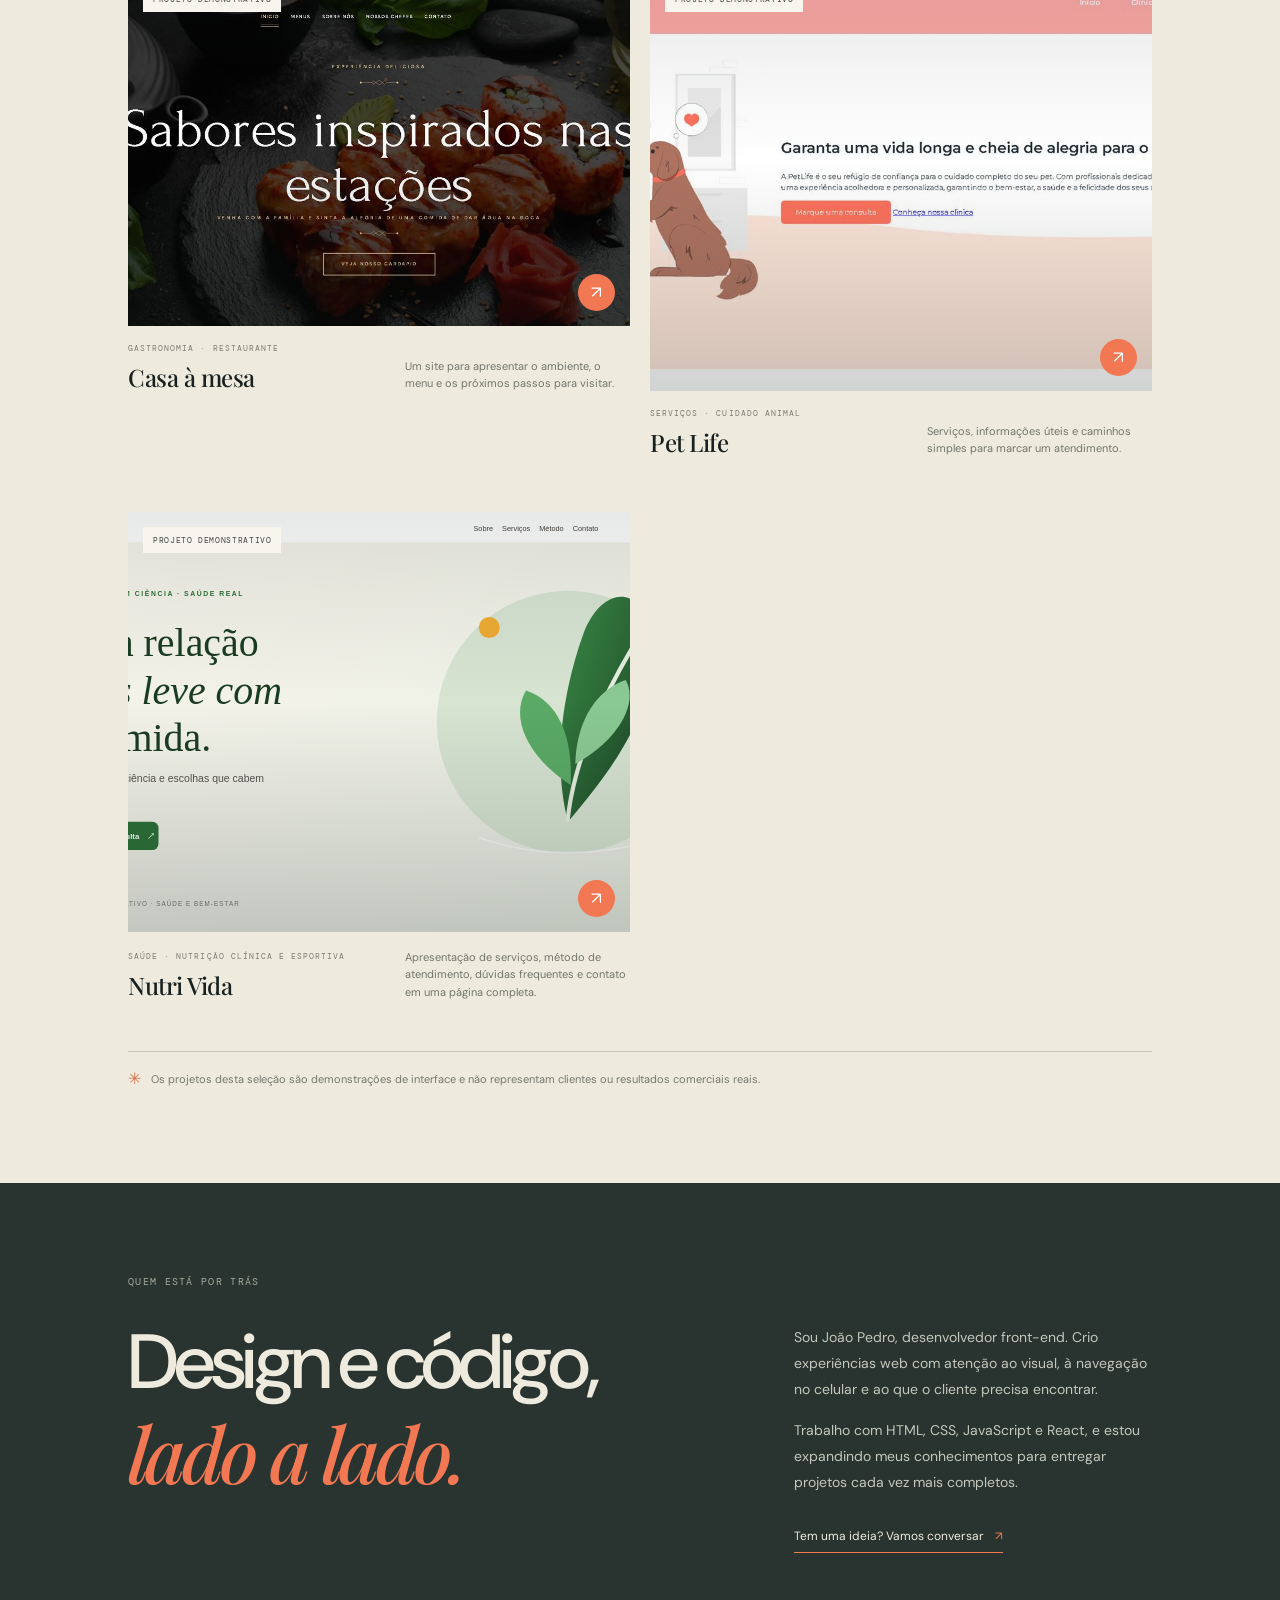
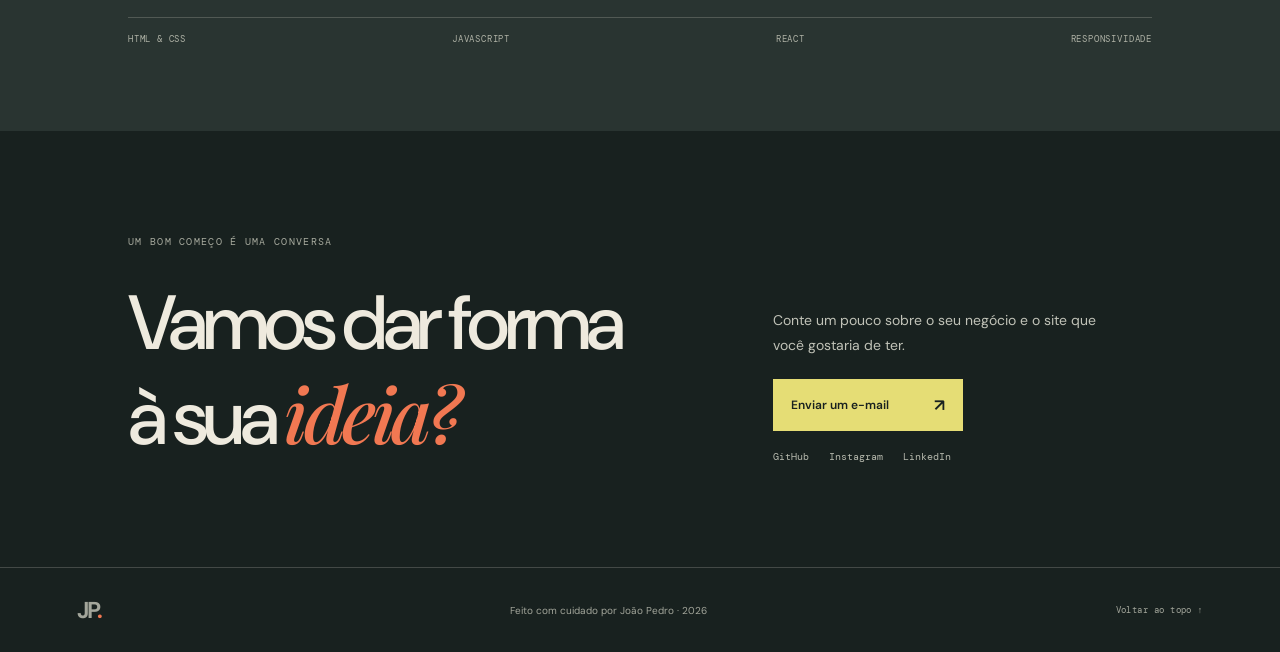
==== commit f4c8cc9a: "Corrige grade de projetos do portfólio" ====
--- a/index.html
+++ b/index.html
@@ -56,7 +56,7 @@
 
         <div class="project-grid">
           <article class="project-card project-wide" data-category="comercio">
-            <a class="project-image image-cars" href="#contato" aria-label="Conheça o projeto Vitrine automotiva">
+            <a class="project-image image-cars" href="https://joaopedroeustaquio.github.io/Loja-carro/" target="_blank" rel="noopener" aria-label="Abrir a demonstração Vitrine automotiva em nova aba">
               <img src="images/cars.jpg" alt="Prévia do projeto demonstrativo de vitrine automotiva" />
               <span class="image-tag">PROJETO DEMONSTRATIVO</span><span class="image-arrow">↗</span>
             </a>
@@ -64,7 +64,7 @@
           </article>
 
           <article class="project-card" data-category="gastronomia">
-            <a class="project-image image-menu" href="#contato" aria-label="Conheça o projeto Cardápio online">
+            <a class="project-image image-menu" href="https://joaopedroeustaquio.github.io/Cardapio-Online/" target="_blank" rel="noopener" aria-label="Abrir a demonstração Cardápio online em nova aba">
               <img src="images/menu.jpg" alt="Prévia do projeto demonstrativo de cardápio online" />
               <span class="image-tag">PROJETO DEMONSTRATIVO</span><span class="image-arrow">↗</span>
             </a>
@@ -72,7 +72,7 @@
           </article>
 
           <article class="project-card" data-category="gastronomia">
-            <a class="project-image image-restaurant" href="#contato" aria-label="Conheça o projeto Site para restaurante">
+            <a class="project-image image-restaurant" href="https://joaopedroeustaquio.github.io/Restaurante/" target="_blank" rel="noopener" aria-label="Abrir a demonstração Site para restaurante em nova aba">
               <img src="images/restaurant.jpg" alt="Prévia do projeto demonstrativo de site para restaurante" />
               <span class="image-tag">PROJETO DEMONSTRATIVO</span><span class="image-arrow">↗</span>
             </a>
@@ -80,13 +80,12 @@
           </article>
 
           <article class="project-card project-wide" data-category="servicos">
-            <a class="project-image image-vet" href="#contato" aria-label="Conheça o projeto Pet Life">
+            <a class="project-image image-vet" href="https://joaopedroeustaquio.github.io/Pet-life/" target="_blank" rel="noopener" aria-label="Abrir a demonstração Pet Life em nova aba">
               <img src="images/vet.jpg" alt="Prévia do projeto demonstrativo de clínica veterinária" />
               <span class="image-tag">PROJETO DEMONSTRATIVO</span><span class="image-arrow">↗</span>
             </a>
             <div class="project-meta"><div><p class="eyebrow">SERVIÇOS · CUIDADO ANIMAL</p><h3>Pet Life</h3></div><p>Serviços, informações úteis e caminhos simples para marcar um atendimento.</p></div>
-          </article>
-        </div>
+          </article>
           <article class="project-card project-wide" data-category="servicos">
             <a class="project-image image-nutrition" href="demos/nutricionista.html" target="_blank" rel="noopener" aria-label="Abrir o projeto demonstrativo de site para nutricionista">
               <img src="images/nutrition.svg" alt="Prévia criada para o projeto demonstrativo de site de nutrição" />
@@ -94,6 +93,7 @@
             </a>
             <div class="project-meta"><div><p class="eyebrow">SAÚDE · NUTRIÇÃO CLÍNICA E ESPORTIVA</p><h3>Nutri Vida</h3></div><p>Apresentação de serviços, método de atendimento, dúvidas frequentes e contato em uma página completa.</p></div>
           </article>
+        </div>
         <p class="demo-note"><span>✳</span> Os projetos desta seleção são demonstrações de interface e não representam clientes ou resultados comerciais reais.</p>
       </section>
 
